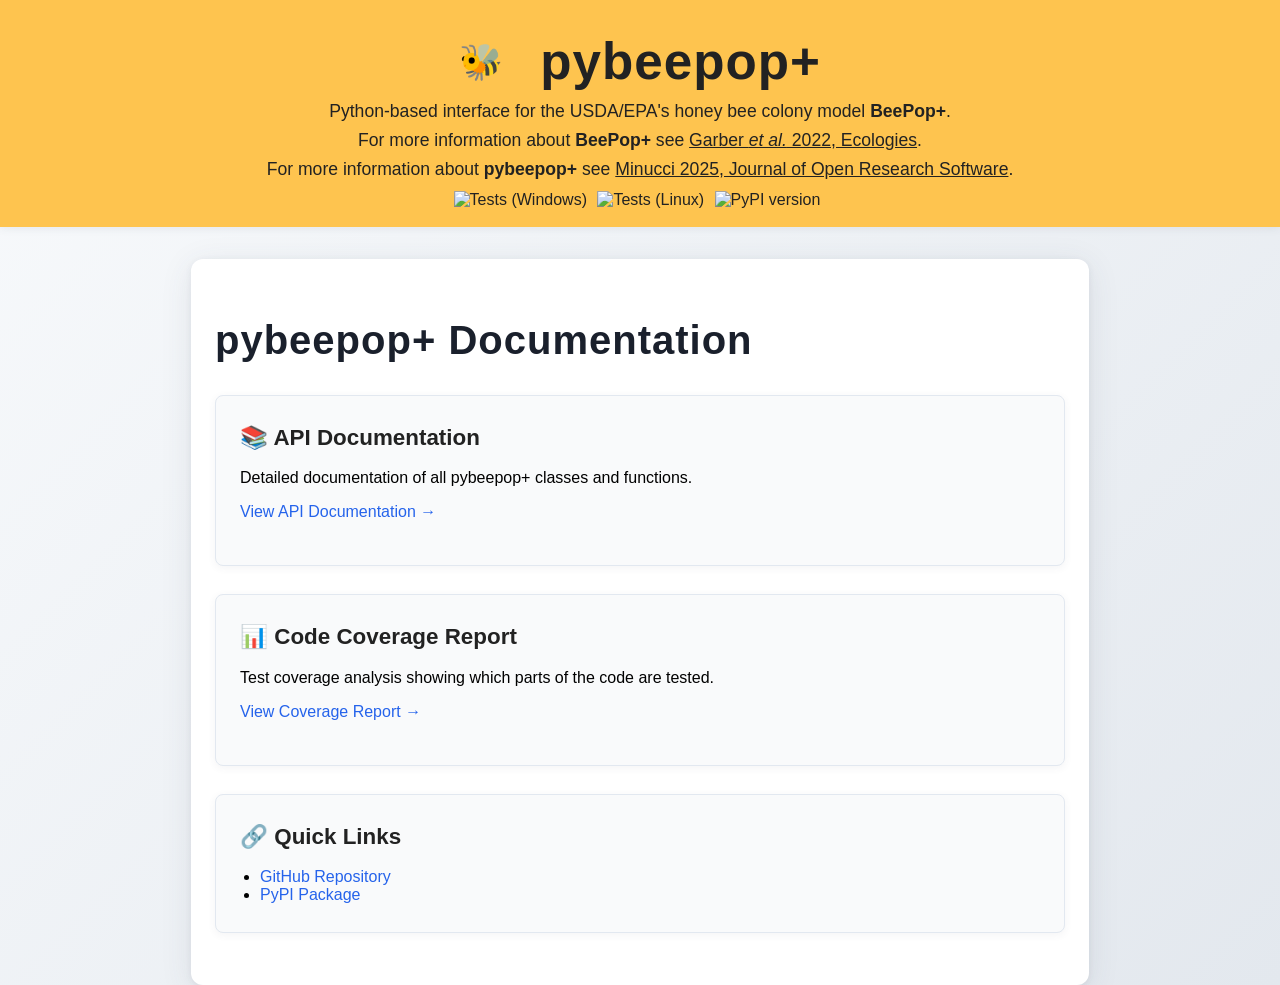
==== docs/index_template.html @ fae8c99f "add index page header" ====
<!DOCTYPE html>
<html>
<head>
    <title>pybeepop+ Documentation</title>
    <meta name="viewport" content="width=device-width, initial-scale=1">
    <style>
        body {
            font-family: 'Segoe UI', 'Roboto', Arial, sans-serif;
            margin: 0;
            padding: 0;
            min-height: 100vh;
            background: linear-gradient(135deg, #f8fafc 0%, #e3e8ee 100%);
        }
        .header {
            background: #fec44f;
            color: #222;
            padding: 32px 0 18px 0;
            text-align: center;
            box-shadow: 0 2px 8px rgba(60, 72, 88, 0.08);
        }
        .header h1 {
            margin: 0 0 10px 0;
            font-size: 3.2rem;
            letter-spacing: 1px;
            color: #222;
            display: flex;
            align-items: center;
            justify-content: center;
            gap: 0.5em;
        }
        .header h1 .bee {
            font-size: 2.2rem;
            margin-right: 0.3em;
        }
        .header p {
            margin: 0 0 8px 0;
            font-size: 1.1rem;
            color: #222;
        }
        .badges {
            margin: 10px 0 0 0;
        }
        .badges img {
            margin: 0 6px 0 0;
            vertical-align: middle;
            height: 24px;
        }
        .container {
            max-width: 850px;
            margin: 32px auto 0 auto;
            padding: 32px 24px 24px 24px;
            background: #fff;
            border-radius: 12px;
            box-shadow: 0 6px 32px rgba(60, 72, 88, 0.10), 0 1.5px 6px rgba(60, 72, 88, 0.08);
        }
        h1 {
            color: #1a202c;
            font-size: 2.5rem;
            margin-bottom: 32px;
            letter-spacing: 1px;
        }
        h2 {
            margin-top: 0;
            color: #222;
            font-size: 1.4rem;
        }
        .box {
            border: 1px solid #e2e8f0;
            padding: 28px 24px;
            margin: 28px 0;
            border-radius: 8px;
            background: #f9fafb;
            box-shadow: 0 2px 8px rgba(60, 72, 88, 0.06);
            transition: box-shadow 0.2s, transform 0.2s;
        }
        .box:hover {
            box-shadow: 0 8px 32px rgba(60, 72, 88, 0.18), 0 2px 8px rgba(60, 72, 88, 0.10);
            transform: translateY(-2px) scale(1.01);
        }
        a {
            color: #2563eb;
            text-decoration: none;
            font-weight: 500;
        }
        a:hover {
            text-decoration: underline;
            color: #1d4ed8;
        }
        ul {
            margin: 0;
            padding-left: 20px;
        }
        @media (max-width: 600px) {
            .container {
                padding: 12px 2vw;
            }
            .header h1 {
                font-size: 1.5rem;
            }
            .header p {
                font-size: 0.95rem;
            }
            .box {
                padding: 16px 8px;
            }
        }
    </style>
</head>
<body>
    <div class="header">
        <h1><span class="bee">🐝</span>pybeepop+</h1>
        <p>Python-based interface for the USDA/EPA's honey bee colony model <b>BeePop+</b>.</p>
        <p>For more information about <b>BeePop+</b> see <a href="https://doi.org/10.3390/ecologies3030022" style="color:#222;text-decoration:underline;">Garber <i>et al.</i> 2022, Ecologies</a>.</p>
        <p>For more information about <b>pybeepop+</b> see <a href="" style="color:#222;text-decoration:underline;">Minucci 2025, Journal of Open Research Software</a>.</p>
        <div class="badges">
            <img src="https://github.com/USEPA/pybeepop/actions/workflows/run-tests-windows.yml/badge.svg" alt="Tests (Windows)">
            <img src="https://github.com/USEPA/pybeepop/actions/workflows/run-tests-ubuntu.yml/badge.svg" alt="Tests (Linux)">
            <img src="https://badge.fury.io/py/pybeepop-plus.svg" alt="PyPI version">
        </div>
    </div>
    <div class="container">
        <h1>pybeepop+ Documentation</h1>
        
        <div class="box">
            <h2>📚 API Documentation</h2>
            <p>Detailed documentation of all pybeepop+ classes and functions.</p>
            <p><a href="pybeepop.html">View API Documentation →</a></p>
        </div>
        
        <div class="box">
            <h2>📊 Code Coverage Report</h2>
            <p>Test coverage analysis showing which parts of the code are tested.</p>
            <p><a href="coverage/index.html">View Coverage Report →</a></p>
        </div>
        
        <div class="box">
            <h2>🔗 Quick Links</h2>
            <ul>
                <li><a href="https://github.com/USEPA/pybeepop">GitHub Repository</a></li>
                <li><a href="https://pypi.org/project/pybeepop-plus/">PyPI Package</a></li>
            </ul>
        </div>
    </div>
</body>
</html>
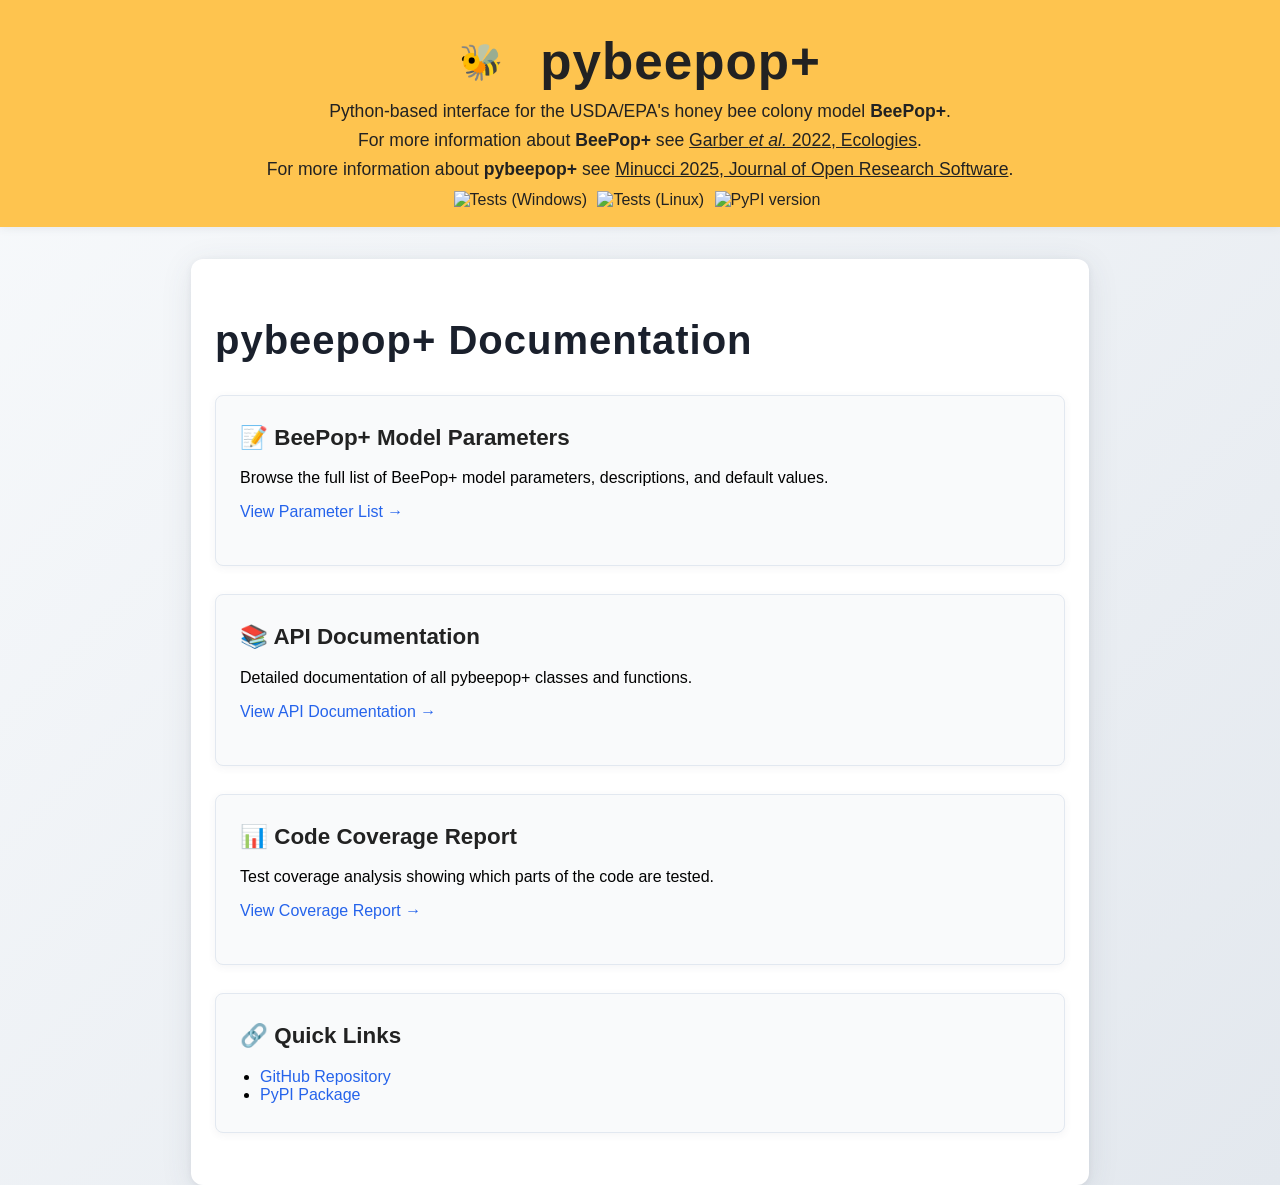
==== commit 76c65540: "improve docstrings; add parameter page to docs site" ====
--- a/docs/index_template.html
+++ b/docs/index_template.html
@@ -122,6 +122,12 @@
         <h1>pybeepop+ Documentation</h1>
         
         <div class="box">
+            <h2>📝 BeePop+ Model Parameters</h2>
+            <p>Browse the full list of BeePop+ model parameters, descriptions, and default values.</p>
+            <p><a href="parameters.html">View Parameter List →</a></p>
+        </div>
+        
+        <div class="box">
             <h2>📚 API Documentation</h2>
             <p>Detailed documentation of all pybeepop+ classes and functions.</p>
             <p><a href="pybeepop.html">View API Documentation →</a></p>
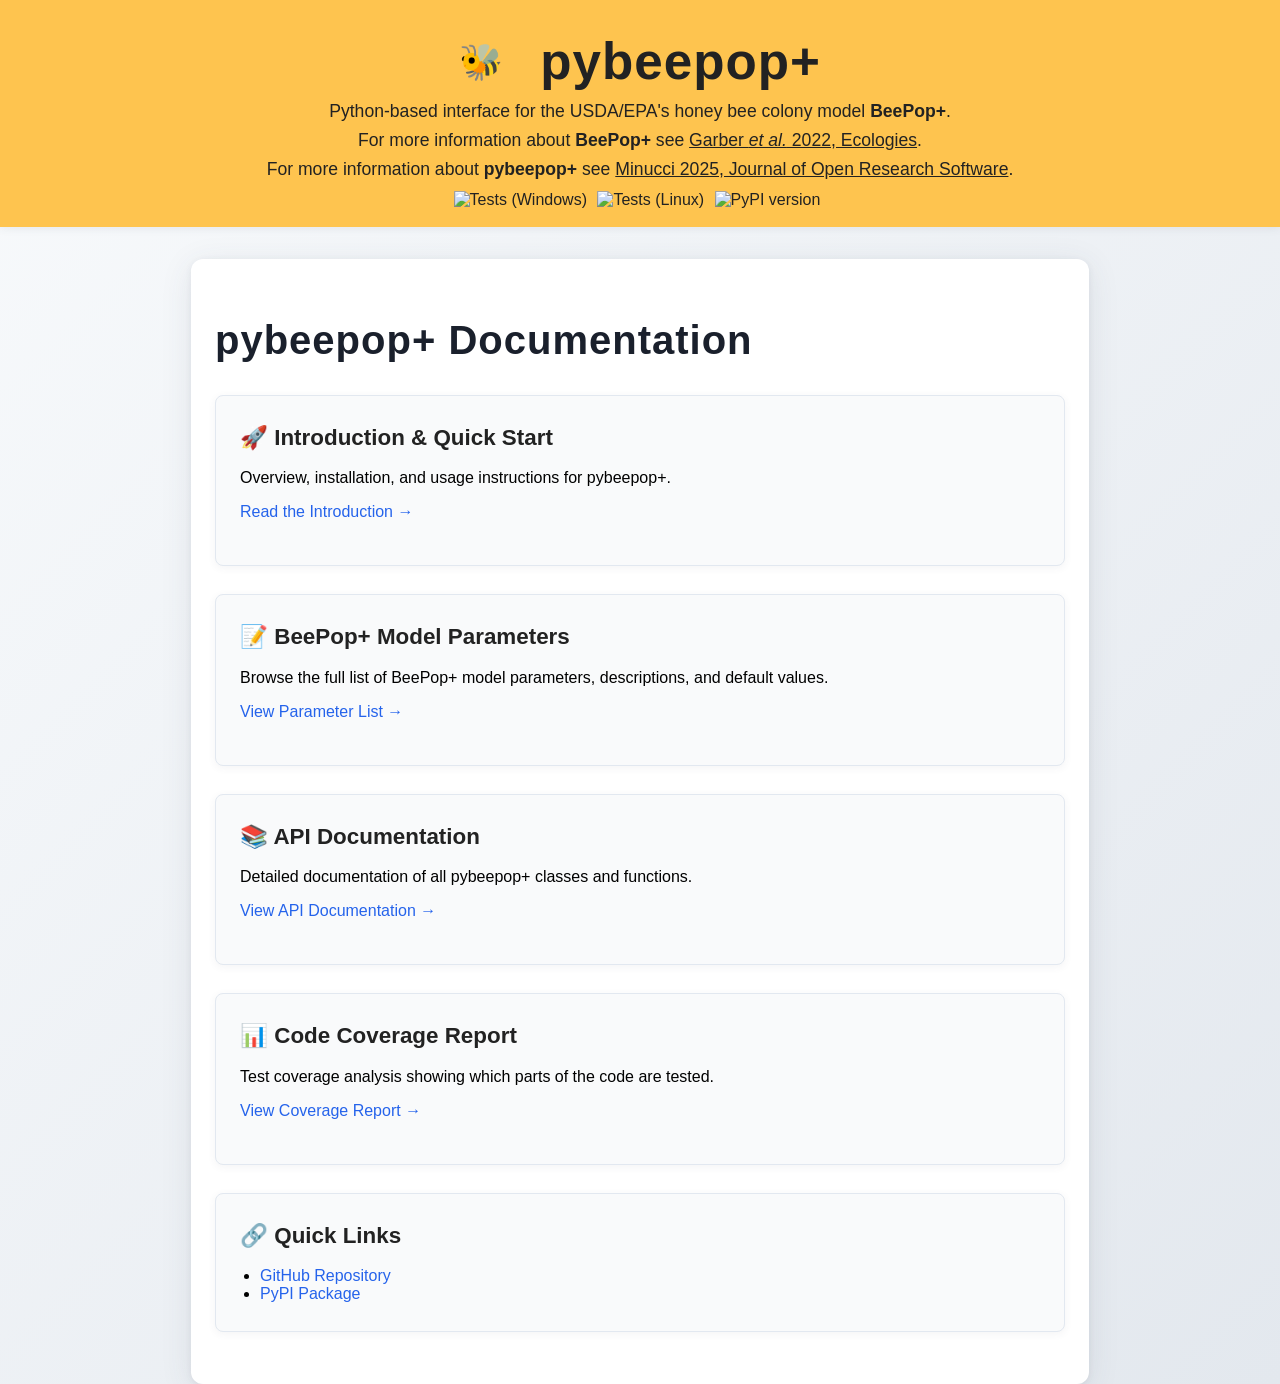
==== commit 7fea777d: "add readme to docs site" ====
--- a/docs/index_template.html
+++ b/docs/index_template.html
@@ -122,6 +122,12 @@
         <h1>pybeepop+ Documentation</h1>
         
         <div class="box">
+            <h2>🚀 Introduction & Quick Start</h2>
+            <p>Overview, installation, and usage instructions for pybeepop+.</p>
+            <p><a href="introduction.html">Read the Introduction →</a></p>
+        </div>
+        
+        <div class="box">
             <h2>📝 BeePop+ Model Parameters</h2>
             <p>Browse the full list of BeePop+ model parameters, descriptions, and default values.</p>
             <p><a href="parameters.html">View Parameter List →</a></p>
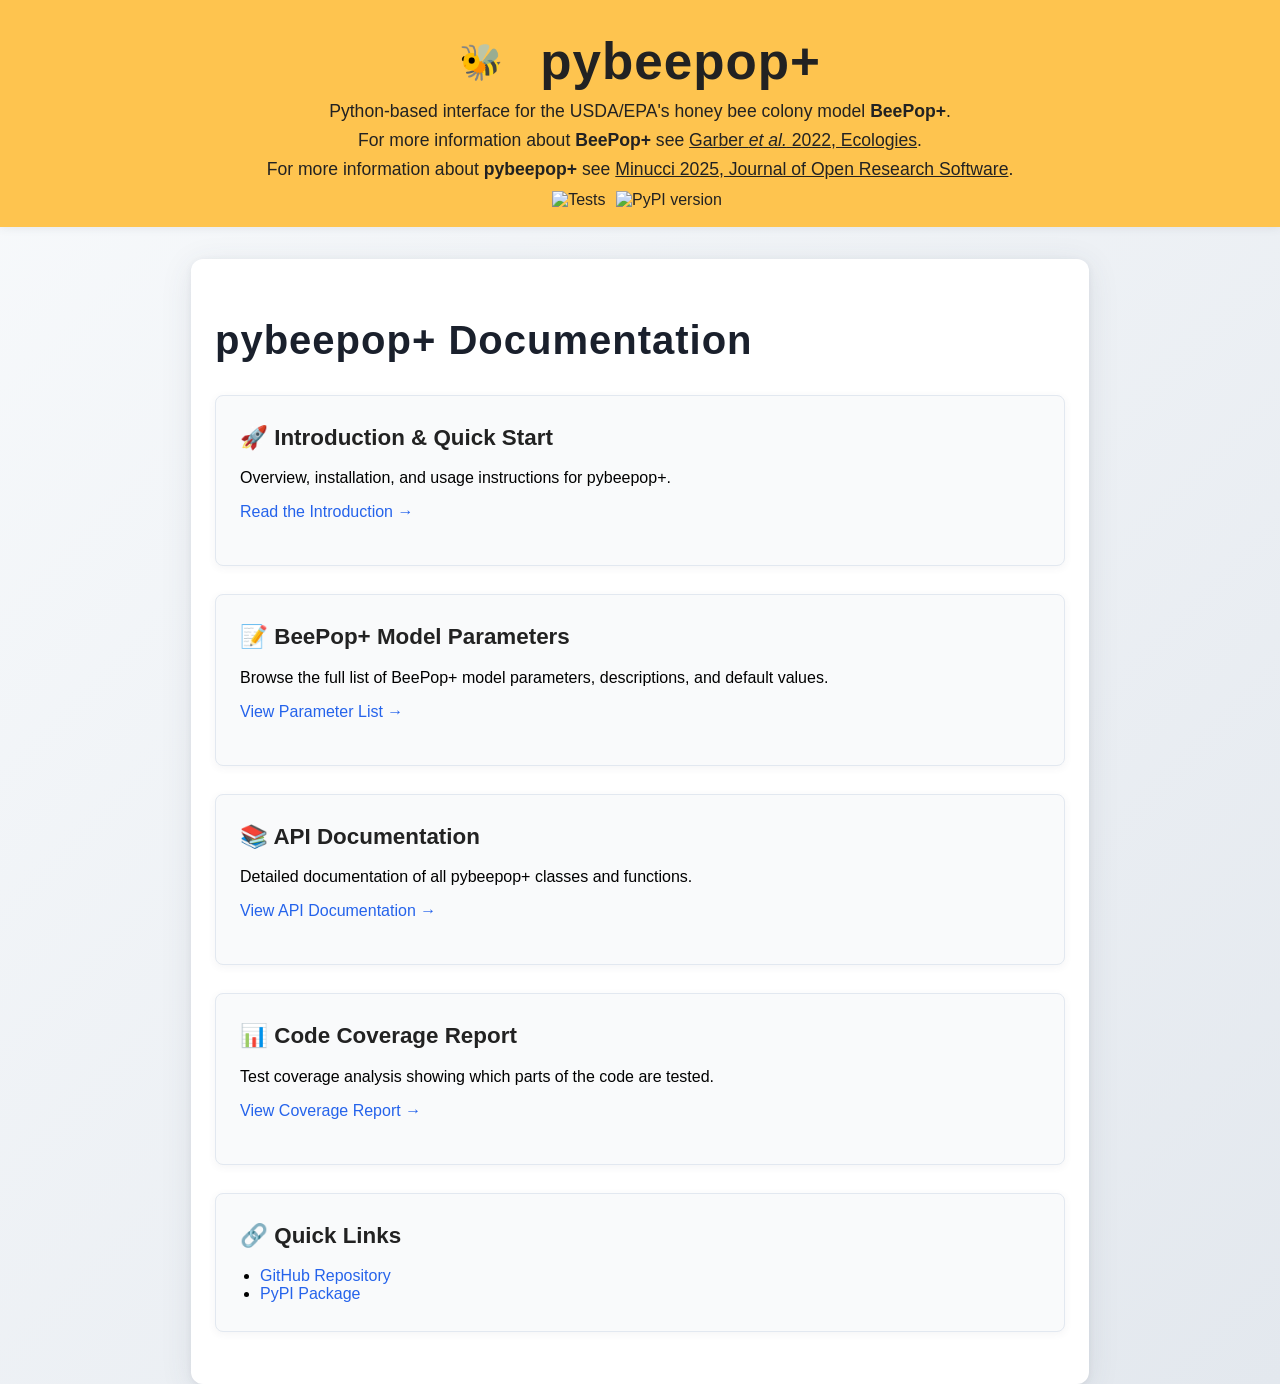
==== commit 69c3cdde: "update tests workflow badge on readme and docs site" ====
--- a/docs/index_template.html
+++ b/docs/index_template.html
@@ -113,8 +113,7 @@
         <p>For more information about <b>BeePop+</b> see <a href="https://doi.org/10.3390/ecologies3030022" style="color:#222;text-decoration:underline;">Garber <i>et al.</i> 2022, Ecologies</a>.</p>
         <p>For more information about <b>pybeepop+</b> see <a href="" style="color:#222;text-decoration:underline;">Minucci 2025, Journal of Open Research Software</a>.</p>
         <div class="badges">
-            <img src="https://github.com/USEPA/pybeepop/actions/workflows/run-tests-windows.yml/badge.svg" alt="Tests (Windows)">
-            <img src="https://github.com/USEPA/pybeepop/actions/workflows/run-tests-ubuntu.yml/badge.svg" alt="Tests (Linux)">
+            <img src="https://github.com/USEPA/pybeepop/actions/workflows/run-tests.yml/badge.svg" alt="Tests">
             <img src="https://badge.fury.io/py/pybeepop-plus.svg" alt="PyPI version">
         </div>
     </div>
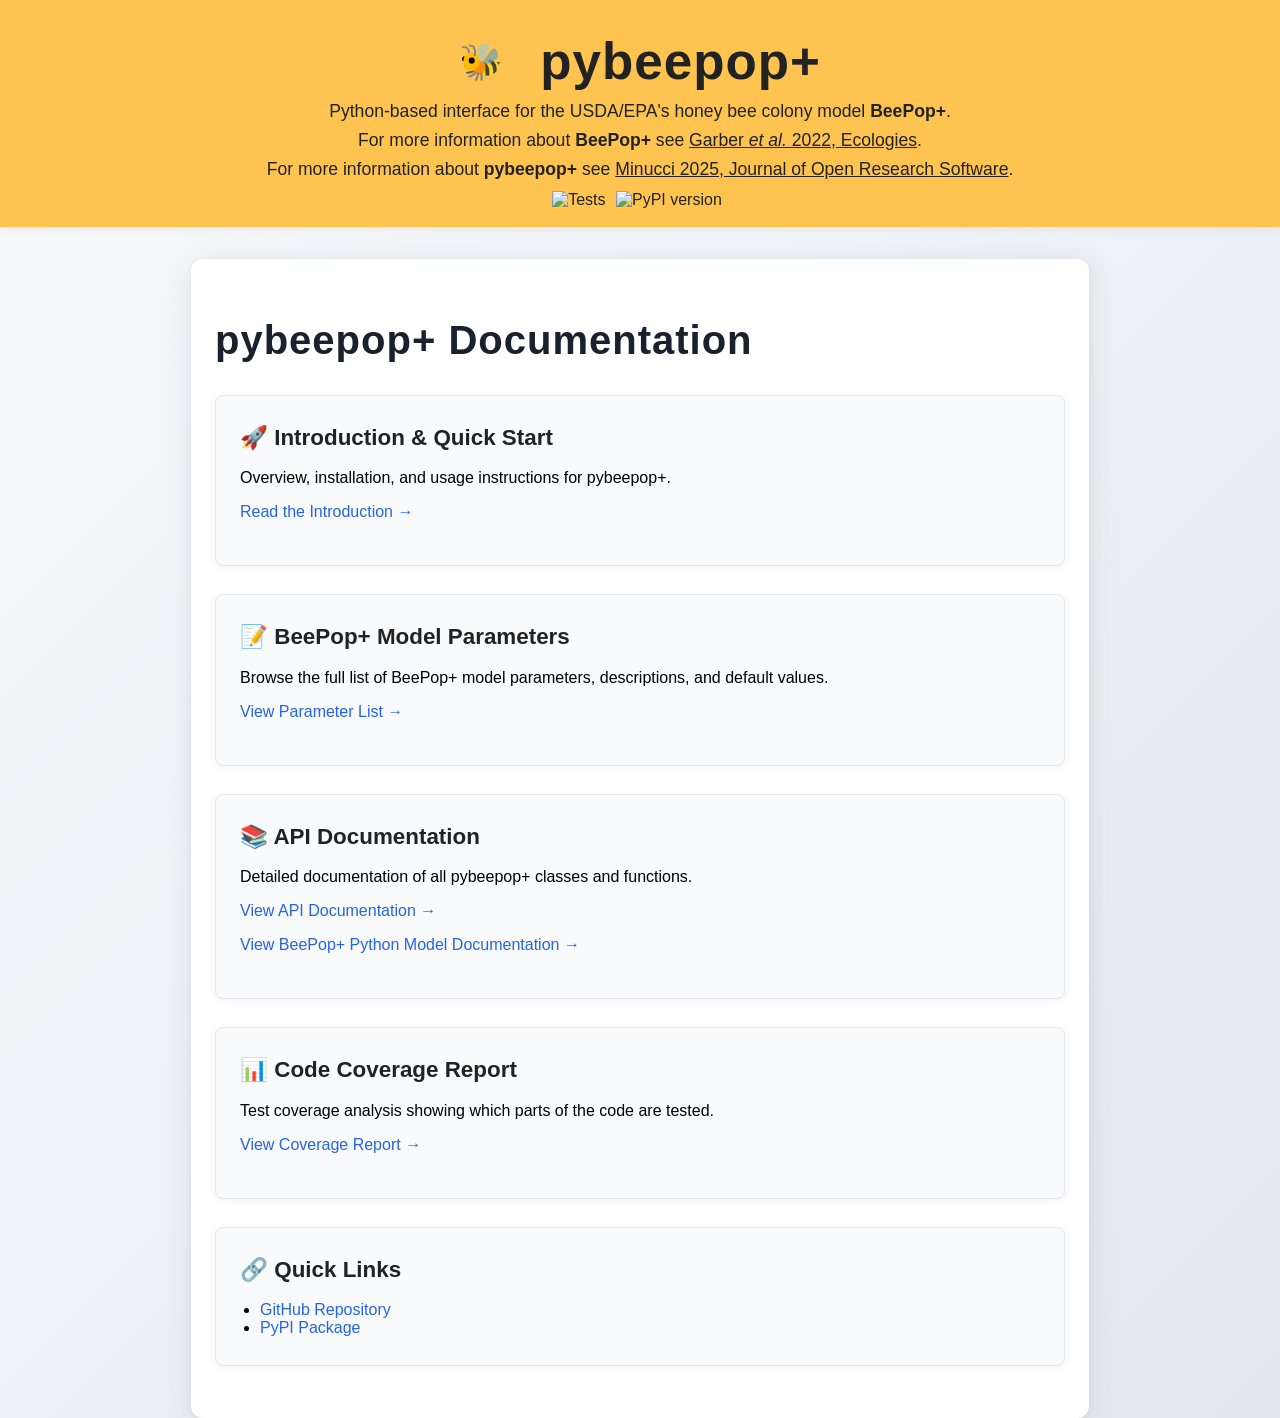
==== commit 4444d2df: "add beepop docs to site index" ====
--- a/docs/index_template.html
+++ b/docs/index_template.html
@@ -136,6 +136,7 @@
             <h2>📚 API Documentation</h2>
             <p>Detailed documentation of all pybeepop+ classes and functions.</p>
             <p><a href="pybeepop.html">View API Documentation →</a></p>
+            <p><a href="beepop/index.html">View BeePop+ Python Model Documentation →</a></p>
         </div>
         
         <div class="box">
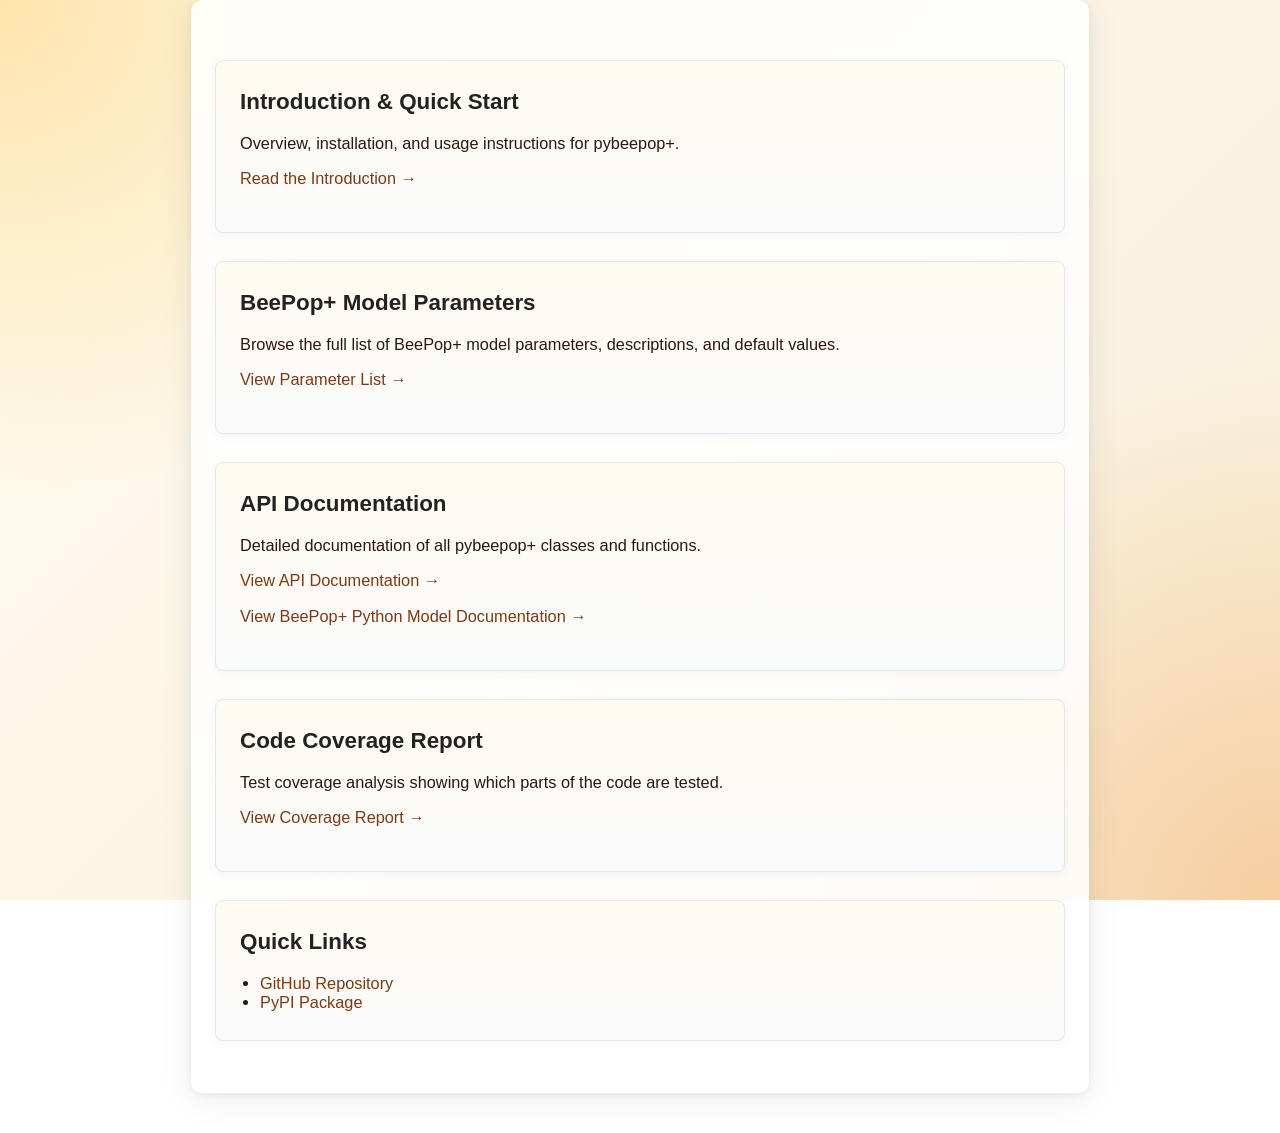
==== commit d7f33799: "update doc site style; create standalone header and style files" ====
--- a/docs/index_template.html
+++ b/docs/index_template.html
@@ -1,152 +1,41 @@
 <!DOCTYPE html>
 <html>
 <head>
+    <meta charset="utf-8">
     <title>pybeepop+ Documentation</title>
     <meta name="viewport" content="width=device-width, initial-scale=1">
-    <style>
-        body {
-            font-family: 'Segoe UI', 'Roboto', Arial, sans-serif;
-            margin: 0;
-            padding: 0;
-            min-height: 100vh;
-            background: linear-gradient(135deg, #f8fafc 0%, #e3e8ee 100%);
-        }
-        .header {
-            background: #fec44f;
-            color: #222;
-            padding: 32px 0 18px 0;
-            text-align: center;
-            box-shadow: 0 2px 8px rgba(60, 72, 88, 0.08);
-        }
-        .header h1 {
-            margin: 0 0 10px 0;
-            font-size: 3.2rem;
-            letter-spacing: 1px;
-            color: #222;
-            display: flex;
-            align-items: center;
-            justify-content: center;
-            gap: 0.5em;
-        }
-        .header h1 .bee {
-            font-size: 2.2rem;
-            margin-right: 0.3em;
-        }
-        .header p {
-            margin: 0 0 8px 0;
-            font-size: 1.1rem;
-            color: #222;
-        }
-        .badges {
-            margin: 10px 0 0 0;
-        }
-        .badges img {
-            margin: 0 6px 0 0;
-            vertical-align: middle;
-            height: 24px;
-        }
-        .container {
-            max-width: 850px;
-            margin: 32px auto 0 auto;
-            padding: 32px 24px 24px 24px;
-            background: #fff;
-            border-radius: 12px;
-            box-shadow: 0 6px 32px rgba(60, 72, 88, 0.10), 0 1.5px 6px rgba(60, 72, 88, 0.08);
-        }
-        h1 {
-            color: #1a202c;
-            font-size: 2.5rem;
-            margin-bottom: 32px;
-            letter-spacing: 1px;
-        }
-        h2 {
-            margin-top: 0;
-            color: #222;
-            font-size: 1.4rem;
-        }
-        .box {
-            border: 1px solid #e2e8f0;
-            padding: 28px 24px;
-            margin: 28px 0;
-            border-radius: 8px;
-            background: #f9fafb;
-            box-shadow: 0 2px 8px rgba(60, 72, 88, 0.06);
-            transition: box-shadow 0.2s, transform 0.2s;
-        }
-        .box:hover {
-            box-shadow: 0 8px 32px rgba(60, 72, 88, 0.18), 0 2px 8px rgba(60, 72, 88, 0.10);
-            transform: translateY(-2px) scale(1.01);
-        }
-        a {
-            color: #2563eb;
-            text-decoration: none;
-            font-weight: 500;
-        }
-        a:hover {
-            text-decoration: underline;
-            color: #1d4ed8;
-        }
-        ul {
-            margin: 0;
-            padding-left: 20px;
-        }
-        @media (max-width: 600px) {
-            .container {
-                padding: 12px 2vw;
-            }
-            .header h1 {
-                font-size: 1.5rem;
-            }
-            .header p {
-                font-size: 0.95rem;
-            }
-            .box {
-                padding: 16px 8px;
-            }
-        }
-    </style>
+    <link rel="stylesheet" href="styles.css">
 </head>
 <body>
-    <div class="header">
-        <h1><span class="bee">🐝</span>pybeepop+</h1>
-        <p>Python-based interface for the USDA/EPA's honey bee colony model <b>BeePop+</b>.</p>
-        <p>For more information about <b>BeePop+</b> see <a href="https://doi.org/10.3390/ecologies3030022" style="color:#222;text-decoration:underline;">Garber <i>et al.</i> 2022, Ecologies</a>.</p>
-        <p>For more information about <b>pybeepop+</b> see <a href="" style="color:#222;text-decoration:underline;">Minucci 2025, Journal of Open Research Software</a>.</p>
-        <div class="badges">
-            <img src="https://github.com/USEPA/pybeepop/actions/workflows/run-tests.yml/badge.svg" alt="Tests">
-            <img src="https://badge.fury.io/py/pybeepop-plus.svg" alt="PyPI version">
-        </div>
-    </div>
+    <!-- HERO_PLACEHOLDER -->
     <div class="container">
-        <h1>pybeepop+ Documentation</h1>
-        
         <div class="box">
-            <h2>🚀 Introduction & Quick Start</h2>
+            <h2>Introduction & Quick Start</h2>
             <p>Overview, installation, and usage instructions for pybeepop+.</p>
             <p><a href="introduction.html">Read the Introduction →</a></p>
         </div>
-        
+
         <div class="box">
-            <h2>📝 BeePop+ Model Parameters</h2>
+            <h2>BeePop+ Model Parameters</h2>
             <p>Browse the full list of BeePop+ model parameters, descriptions, and default values.</p>
             <p><a href="parameters.html">View Parameter List →</a></p>
         </div>
-        
+
         <div class="box">
-            <h2>📚 API Documentation</h2>
+            <h2>API Documentation</h2>
             <p>Detailed documentation of all pybeepop+ classes and functions.</p>
             <p><a href="pybeepop.html">View API Documentation →</a></p>
             <p><a href="beepop/index.html">View BeePop+ Python Model Documentation →</a></p>
         </div>
-        
+
         <div class="box">
-            <h2>📊 Code Coverage Report</h2>
+            <h2>Code Coverage Report</h2>
             <p>Test coverage analysis showing which parts of the code are tested.</p>
             <p><a href="coverage/index.html">View Coverage Report →</a></p>
         </div>
-        
+
         <div class="box">
-            <h2>🔗 Quick Links</h2>
+            <h2>Quick Links</h2>
             <ul>
                 <li><a href="https://github.com/USEPA/pybeepop">GitHub Repository</a></li>
                 <li><a href="https://pypi.org/project/pybeepop-plus/">PyPI Package</a></li>
--- a/docs/styles.css
+++ b/docs/styles.css
@@ -0,0 +1,306 @@
+/* ===================================================================
+   pybeepop+ Documentation – Shared Styles
+   =================================================================== */
+
+/* ---------- Design tokens ---------- */
+:root {
+    --honey-50: #fff8e8;
+    --honey-100: #ffe8a3;
+    --honey-300: #fec44f;
+    --amber-500: #f48c25;
+    --brown-800: #4a261d;
+    --brown-900: #2d160f;
+    --slate-700: #334155;
+}
+
+/* ---------- Base ---------- */
+body {
+    font-family: 'Segoe UI', 'Roboto', Arial, sans-serif;
+    margin: 0;
+    padding: 0;
+    min-height: 100vh;
+    color: var(--brown-900);
+    font-size: 1.02rem;
+    -webkit-font-smoothing: antialiased;
+    -moz-osx-font-smoothing: grayscale;
+    background:
+        radial-gradient(circle at top left, rgba(254, 196, 79, 0.42), transparent 32%),
+        radial-gradient(circle at bottom right, rgba(244, 140, 37, 0.32), transparent 34%),
+        linear-gradient(135deg, #fffcf0 0%, #f7edd8 100%);
+    background-attachment: fixed;
+}
+
+a {
+    color: #7c3a12;
+    text-decoration: none;
+    font-weight: 500;
+}
+a:hover {
+    text-decoration: underline;
+    color: #5c2d0e;
+}
+
+h2 {
+    margin-top: 0;
+    color: #222;
+    font-size: 1.4rem;
+}
+
+ul {
+    margin: 0;
+    padding-left: 20px;
+}
+
+/* ---------- Hero ---------- */
+.hero {
+    max-width: 1120px;
+    margin: 0 auto;
+    padding: 28px 24px 12px 24px;
+    display: grid;
+    grid-template-columns: minmax(0, 1.2fr) minmax(180px, 280px);
+    gap: 20px;
+    align-items: center;
+}
+
+.hero-copy {
+    padding: 12px 4px;
+}
+
+.eyebrow {
+    display: inline-block;
+    margin-bottom: 12px;
+    padding: 5px 10px;
+    border-radius: 999px;
+    background: rgba(254, 196, 79, 0.25);
+    color: var(--brown-800);
+    font-size: 0.8rem;
+    font-weight: 700;
+    letter-spacing: 0.08em;
+    text-transform: uppercase;
+}
+
+.hero h1 {
+    margin: 0;
+    font-size: clamp(2.2rem, 5vw, 3.8rem);
+    line-height: 0.98;
+    letter-spacing: -0.03em;
+    color: var(--brown-900);
+}
+
+.hero h1 a {
+    color: inherit;
+    text-decoration: none;
+    font-weight: inherit;
+}
+.hero h1 a:hover {
+    text-decoration: none;
+    opacity: 0.85;
+}
+
+.hero p {
+    max-width: 640px;
+    margin: 12px 0 0 0;
+    font-size: 1rem;
+    line-height: 1.6;
+    color: var(--slate-700);
+}
+
+.hero-art {
+    display: flex;
+    justify-content: center;
+    align-items: center;
+}
+
+.hero-art img {
+    width: min(100%, 220px);
+    height: auto;
+    filter: drop-shadow(0 14px 24px rgba(74, 38, 29, 0.18));
+}
+
+/* ---------- Hero nav buttons ---------- */
+.hero-actions {
+    display: flex;
+    flex-wrap: wrap;
+    gap: 10px;
+    margin: 18px 0 0 0;
+}
+
+.hero-actions a {
+    display: inline-flex;
+    align-items: center;
+    justify-content: center;
+    padding: 10px 16px;
+    border-radius: 999px;
+    font-weight: 700;
+    transition: transform 0.15s ease, box-shadow 0.15s ease, background 0.15s ease;
+}
+.hero-actions a:hover {
+    text-decoration: none;
+    transform: translateY(-1px);
+}
+
+.hero-actions .primary {
+    background: var(--brown-800);
+    color: var(--honey-50);
+    box-shadow: 0 10px 24px rgba(74, 38, 29, 0.18);
+}
+
+.hero-actions .secondary {
+    border: 1px solid rgba(74, 38, 29, 0.18);
+    background: rgba(255, 255, 255, 0.72);
+    backdrop-filter: blur(4px);
+    color: var(--brown-800);
+}
+
+.hero-actions .tertiary {
+    border: 1px solid rgba(74, 38, 29, 0.12);
+    background: transparent;
+    color: var(--slate-700);
+    font-weight: 600;
+    font-size: 0.92em;
+}
+
+/* Active-page indicator */
+.hero-actions .active {
+    background: var(--amber-500);
+    color: #fff;
+    box-shadow: 0 8px 20px rgba(244, 140, 37, 0.30);
+    pointer-events: none;
+}
+
+/* ---------- Badges ---------- */
+.badges {
+    margin: 16px 0 0 0;
+    display: flex;
+    flex-wrap: wrap;
+    gap: 8px;
+}
+.badges img {
+    vertical-align: middle;
+    height: 24px;
+}
+
+/* ---------- Container ---------- */
+.container {
+    max-width: 850px;
+    margin: 0 auto 40px auto;
+    padding: 32px 24px 24px 24px;
+    background: rgba(255, 255, 255, 0.88);
+    border-radius: 12px;
+    box-shadow: 0 6px 32px rgba(60, 72, 88, 0.10), 0 1.5px 6px rgba(60, 72, 88, 0.08);
+}
+
+/* Wide container for parameter table */
+.container.wide {
+    max-width: 1320px;
+}
+
+/* ---------- Back link ---------- */
+.back-link {
+    margin-bottom: 18px;
+    display: block;
+}
+
+/* ---------- Index-page cards ---------- */
+.box {
+    border: 1px solid #e2e8f0;
+    padding: 28px 24px;
+    margin: 28px 0;
+    border-radius: 8px;
+    background: linear-gradient(180deg, rgba(255, 251, 240, 0.9), rgba(249, 250, 251, 0.96));
+    box-shadow: 0 2px 8px rgba(60, 72, 88, 0.06);
+    transition: box-shadow 0.2s, transform 0.2s;
+    cursor: pointer;
+}
+.box:hover {
+    box-shadow: 0 8px 32px rgba(60, 72, 88, 0.18), 0 2px 8px rgba(60, 72, 88, 0.10);
+    transform: translateY(-2px) scale(1.01);
+}
+
+/* ---------- Parameter table ---------- */
+.note {
+    background: #fffbe6;
+    border-left: 4px solid #fec44f;
+    padding: 12px 18px;
+    margin-bottom: 24px;
+    color: #444;
+}
+
+.table-wrap {
+    overflow-x: auto;
+}
+
+table.parameter-table {
+    width: 100%;
+    border-collapse: collapse;
+    margin-bottom: 24px;
+    font-size: 0.96rem;
+}
+table.parameter-table th,
+table.parameter-table td {
+    border: 1px solid #e2e8f0;
+    padding: 8px 10px;
+    text-align: left;
+    vertical-align: top;
+}
+table.parameter-table th {
+    background: #fec44f;
+    color: #222;
+    font-weight: 600;
+    position: sticky;
+    top: 0;
+}
+table.parameter-table tbody tr:nth-child(even) {
+    background: #f9fafb;
+}
+
+.footer-link {
+    color: #888;
+    font-size: 0.98rem;
+}
+
+/* ---------- Footer ---------- */
+.site-footer {
+    max-width: 1120px;
+    margin: 0 auto;
+    padding: 24px 24px 32px 24px;
+    text-align: center;
+    font-size: 0.85rem;
+    color: var(--slate-700);
+}
+
+/* ---------- Responsive ---------- */
+@media (max-width: 700px) {
+    .container.wide {
+        padding: 10px 2vw;
+    }
+    table.parameter-table,
+    table.parameter-table th,
+    table.parameter-table td {
+        font-size: 0.92rem;
+    }
+}
+
+@media (max-width: 600px) {
+    .hero {
+        grid-template-columns: 1fr;
+        padding: 20px 16px 10px 16px;
+        text-align: center;
+    }
+    .hero p {
+        max-width: none;
+    }
+    .hero-actions,
+    .badges {
+        justify-content: center;
+    }
+    .hero-art {
+        order: -1;
+    }
+    .container {
+        padding: 12px 2vw;
+    }
+    .box {
+        padding: 16px 8px;
+    }
+}
